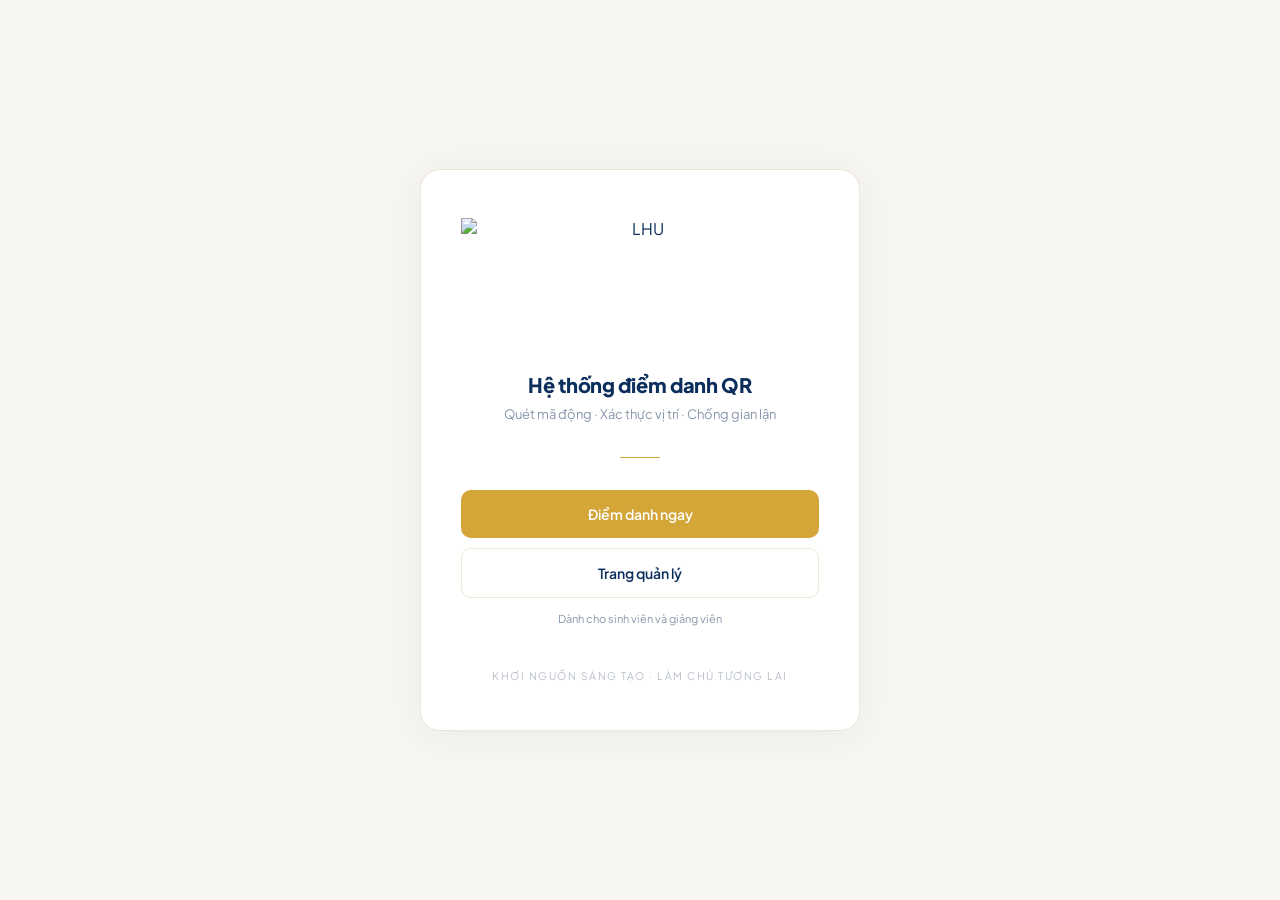
==== index.html @ 03c5544c "Update index.html" ====
<!DOCTYPE html>
<html lang="vi">
<head>
<meta charset="UTF-8">
<meta name="viewport" content="width=device-width, initial-scale=1.0">
<title>Hệ Thống Điểm Danh QR</title>
<link href="https://fonts.googleapis.com/css2?family=Plus+Jakarta+Sans:wght@400;500;600;700;800&display=swap" rel="stylesheet">
<style>
  *{margin:0;padding:0;box-sizing:border-box}
  body{
    font-family:'Plus Jakarta Sans',sans-serif;
    background:#f7f6f2;color:#0B2E5C;
    min-height:100vh;display:flex;align-items:center;justify-content:center;
    padding:20px;
  }
  .card{
    background:#fff;border:1px solid #ece6d6;border-radius:20px;
    padding:48px 40px;max-width:440px;width:100%;text-align:center;
    box-shadow:0 4px 40px rgba(11,46,92,.06);
  }
  .logo{height:130px;margin:0 auto 24px;display:block}
  h1{font-size:20px;font-weight:800;letter-spacing:-.3px;margin-bottom:8px}
  .sub{color:#8896AB;font-size:13px;margin-bottom:32px;line-height:1.5}
  .divider{width:40px;height:1px;background:#D4A537;margin:0 auto 32px}
  .btn{
    display:block;padding:15px;border-radius:10px;font-weight:600;
    font-size:14px;text-decoration:none;transition:.2s;
    border:none;cursor:pointer;font-family:inherit;
  }
  .btn-primary{background:#D4A537;color:#fff;margin-bottom:10px}
  .btn-primary:hover{background:#c09030}
  .btn-secondary{
    background:#fff;color:#0B2E5C;border:1px solid #ece6d6;
  }
  .btn-secondary:hover{background:#fbfaf6}
  .note{color:#8896AB;font-size:11px;margin-top:14px}
  .footer{color:#B8BFC9;font-size:10.5px;margin-top:44px;letter-spacing:1.5px;text-transform:uppercase}
</style>
</head>
<body>
  <div class="card">
    <img src="logo.png.md" alt="LHU" class="logo">
    <h1>Hệ thống điểm danh QR</h1>
    <p class="sub">Quét mã động · Xác thực vị trí · Chống gian lận</p>
    <div class="divider"></div>
    <a href="checkin.html" class="btn btn-primary">Điểm danh ngay</a>
    <a href="admin.html" class="btn btn-secondary">Trang quản lý</a>
    <p class="note">Dành cho sinh viên và giảng viên</p>
    <p class="footer">Khơi nguồn sáng tạo · Làm chủ tương lai</p>
  </div>
</body>
</html>
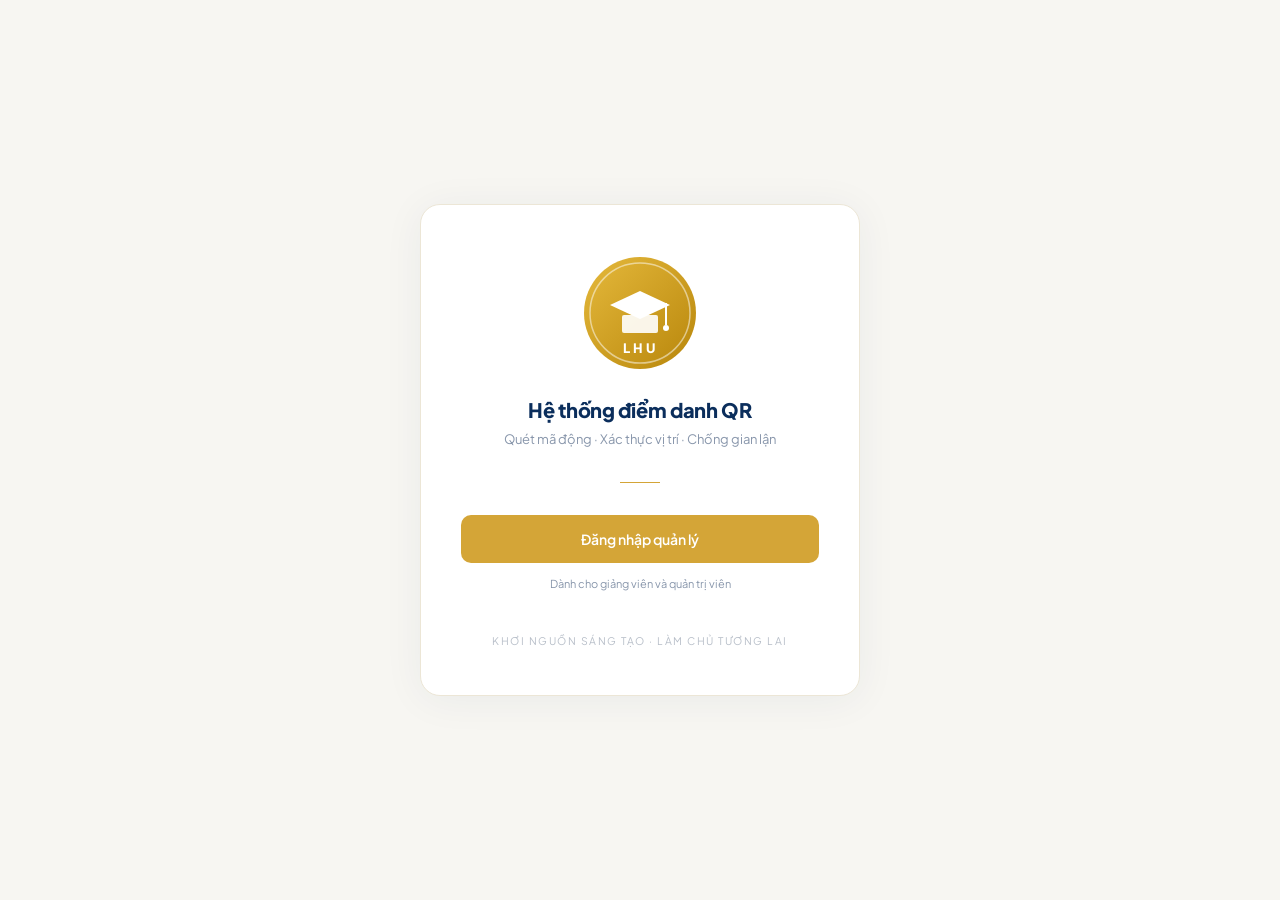
==== commit 8d363dba: "Update index.html" ====
--- a/index.html
+++ b/index.html
@@ -18,35 +18,120 @@
     padding:48px 40px;max-width:440px;width:100%;text-align:center;
     box-shadow:0 4px 40px rgba(11,46,92,.06);
   }
-  .logo{height:130px;margin:0 auto 24px;display:block}
+  .logo{margin:0 auto 24px;display:block}
   h1{font-size:20px;font-weight:800;letter-spacing:-.3px;margin-bottom:8px}
   .sub{color:#8896AB;font-size:13px;margin-bottom:32px;line-height:1.5}
   .divider{width:40px;height:1px;background:#D4A537;margin:0 auto 32px}
   .btn{
-    display:block;padding:15px;border-radius:10px;font-weight:600;
+    display:block;width:100%;padding:15px;border-radius:10px;font-weight:600;
     font-size:14px;text-decoration:none;transition:.2s;
     border:none;cursor:pointer;font-family:inherit;
   }
-  .btn-primary{background:#D4A537;color:#fff;margin-bottom:10px}
+  .btn-primary{background:#D4A537;color:#fff}
   .btn-primary:hover{background:#c09030}
-  .btn-secondary{
-    background:#fff;color:#0B2E5C;border:1px solid #ece6d6;
-  }
-  .btn-secondary:hover{background:#fbfaf6}
   .note{color:#8896AB;font-size:11px;margin-top:14px}
   .footer{color:#B8BFC9;font-size:10.5px;margin-top:44px;letter-spacing:1.5px;text-transform:uppercase}
+
+  .modal-bg{
+    position:fixed;inset:0;background:rgba(11,46,92,.5);
+    backdrop-filter:blur(4px);z-index:100;
+    display:none;align-items:center;justify-content:center;padding:20px;
+  }
+  .modal-bg.show{display:flex}
+  .modal{
+    background:#fff;border-radius:18px;padding:32px;
+    max-width:380px;width:100%;text-align:center;
+    box-shadow:0 20px 60px rgba(0,0,0,.2);
+    animation:pop .3s ease;
+  }
+  @keyframes pop{from{opacity:0;transform:scale(.9)}to{opacity:1;transform:scale(1)}}
+  .modal h2{font-size:18px;font-weight:800;margin-bottom:6px}
+  .modal p{color:#8896AB;font-size:13px;margin-bottom:20px}
+  .modal input{
+    width:100%;padding:14px;border:1px solid #ece6d6;border-radius:10px;
+    background:#fbfaf6;font-family:inherit;font-size:16px;
+    text-align:center;letter-spacing:8px;color:#0B2E5C;outline:none;
+  }
+  .modal input:focus{border-color:#D4A537;background:#fff}
+  .modal-err{color:#a44a44;font-size:12.5px;font-weight:600;margin-top:10px;min-height:18px}
+  .modal-actions{display:flex;gap:10px;margin-top:18px}
+  .modal-actions button{
+    flex:1;padding:12px;border-radius:10px;border:none;cursor:pointer;
+    font-weight:600;font-size:13px;font-family:inherit;
+  }
+  .btn-cancel{background:#f4f1e8;color:#0B2E5C}
+  .btn-ok{background:#D4A537;color:#fff}
 </style>
 </head>
 <body>
   <div class="card">
-    <img src="logo.png.md" alt="LHU" class="logo">
+    <svg class="logo" width="120" height="120" viewBox="0 0 120 120">
+      <defs>
+        <linearGradient id="lgGold" x1="0%" y1="0%" x2="100%" y2="100%">
+          <stop offset="0%" stop-color="#E5B93C"/>
+          <stop offset="100%" stop-color="#B8860B"/>
+        </linearGradient>
+      </defs>
+      <circle cx="60" cy="60" r="56" fill="url(#lgGold)"/>
+      <circle cx="60" cy="60" r="50" fill="none" stroke="#fff" stroke-width="1.5" opacity="0.5"/>
+      <path d="M30 52 L60 38 L90 52 L60 66 Z" fill="#fff"/>
+      <rect x="42" y="62" width="36" height="18" rx="2" fill="#fff" opacity="0.9"/>
+      <line x1="86" y1="50" x2="86" y2="72" stroke="#fff" stroke-width="2"/>
+      <circle cx="86" cy="75" r="3" fill="#fff"/>
+      <text x="60" y="100" text-anchor="middle" font-size="13" font-weight="900" fill="#fff" font-family="'Plus Jakarta Sans',sans-serif" letter-spacing="3">LHU</text>
+    </svg>
+
     <h1>Hệ thống điểm danh QR</h1>
     <p class="sub">Quét mã động · Xác thực vị trí · Chống gian lận</p>
     <div class="divider"></div>
-    <a href="checkin.html" class="btn btn-primary">Điểm danh ngay</a>
-    <a href="admin.html" class="btn btn-secondary">Trang quản lý</a>
-    <p class="note">Dành cho sinh viên và giảng viên</p>
+
+    <button class="btn btn-primary" onclick="openLogin()">Đăng nhập quản lý</button>
+    <p class="note">Dành cho giảng viên và quản trị viên</p>
     <p class="footer">Khơi nguồn sáng tạo · Làm chủ tương lai</p>
   </div>
+
+  <div class="modal-bg" id="modalBg">
+    <div class="modal">
+      <h2>Đăng nhập quản lý</h2>
+      <p>Nhập mật khẩu để tiếp tục</p>
+      <input type="password" id="pwdInput" placeholder="••••••" maxlength="10" autocomplete="off">
+      <div class="modal-err" id="errBox"></div>
+      <div class="modal-actions">
+        <button class="btn-cancel" onclick="closeLogin()">Huỷ</button>
+        <button class="btn-ok" onclick="submitLogin()">Đăng nhập</button>
+      </div>
+    </div>
+  </div>
+
+<script>
+const ADMIN_PWD = '272005';
+
+function openLogin(){
+  document.getElementById('modalBg').classList.add('show');
+  document.getElementById('errBox').innerText = '';
+  document.getElementById('pwdInput').value = '';
+  setTimeout(() => document.getElementById('pwdInput').focus(), 100);
+}
+function closeLogin(){
+  document.getElementById('modalBg').classList.remove('show');
+}
+function submitLogin(){
+  const v = document.getElementById('pwdInput').value.trim();
+  if (v === ADMIN_PWD){
+    sessionStorage.setItem('admin_auth', '1');
+    location.href = 'admin.html';
+  } else {
+    document.getElementById('errBox').innerText = 'Mật khẩu không đúng!';
+    document.getElementById('pwdInput').value = '';
+    document.getElementById('pwdInput').focus();
+  }
+}
+document.getElementById('pwdInput').addEventListener('keydown', e => {
+  if (e.key === 'Enter') submitLogin();
+});
+document.getElementById('modalBg').addEventListener('click', e => {
+  if (e.target.id === 'modalBg') closeLogin();
+});
+</script>
 </body>
 </html>
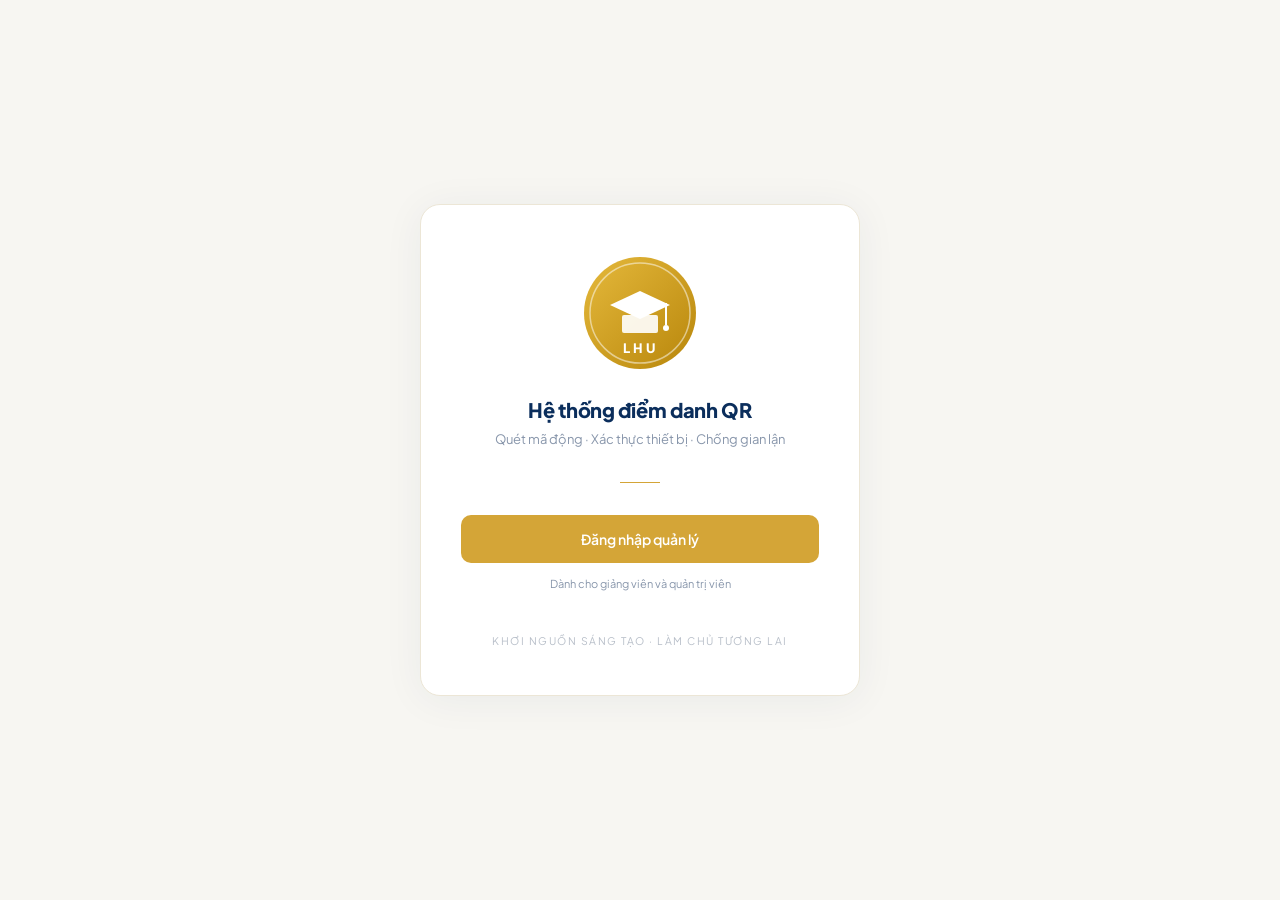
==== commit bbc7466b: "Update index.html" ====
--- a/index.html
+++ b/index.html
@@ -82,7 +82,7 @@
     </svg>
 
     <h1>Hệ thống điểm danh QR</h1>
-    <p class="sub">Quét mã động · Xác thực vị trí · Chống gian lận</p>
+    <p class="sub">Quét mã động · Xác thực thiết bị · Chống gian lận</p>
     <div class="divider"></div>
 
     <button class="btn btn-primary" onclick="openLogin()">Đăng nhập quản lý</button>
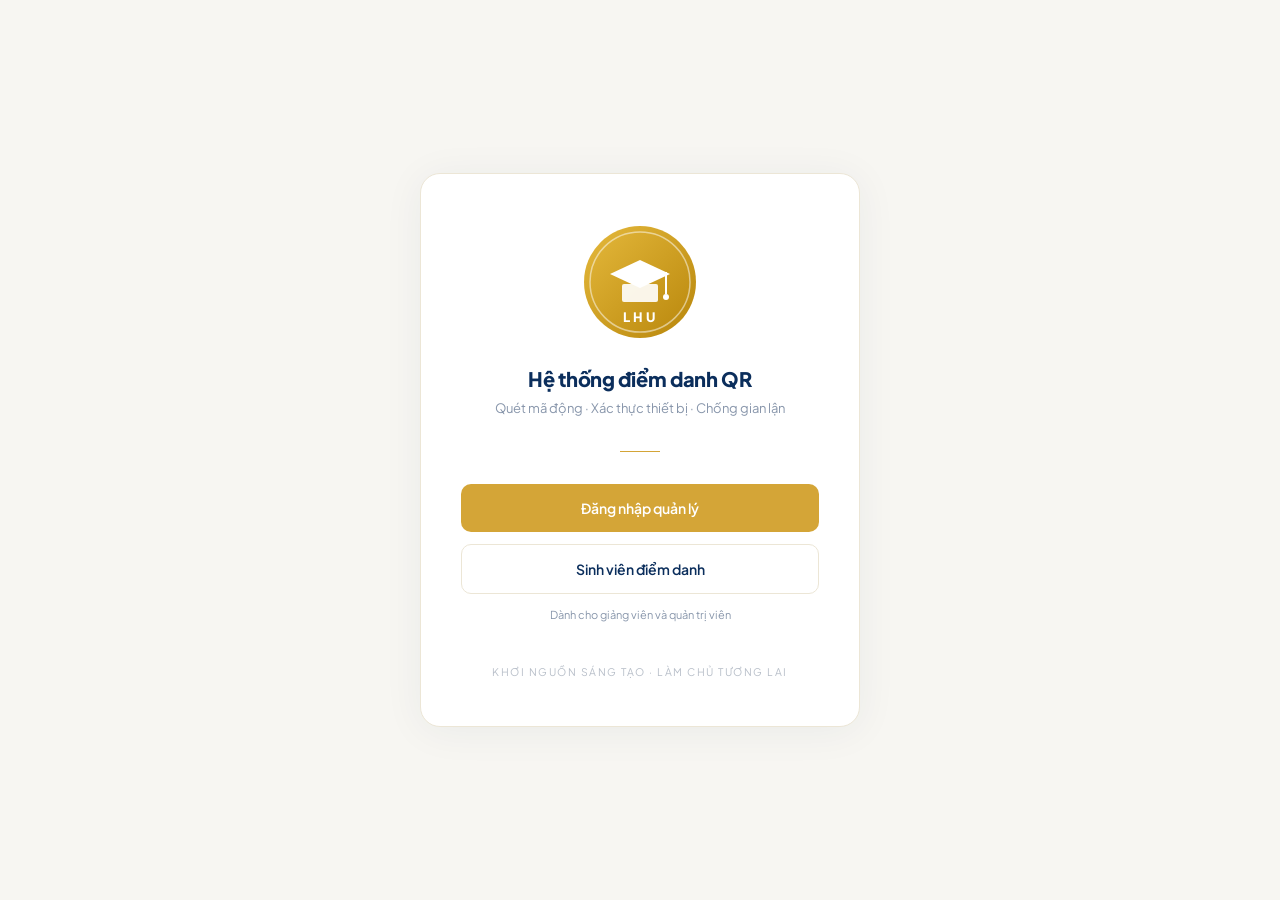
==== commit 6dab7577: "Update index.html" ====
--- a/index.html
+++ b/index.html
@@ -29,6 +29,8 @@
   }
   .btn-primary{background:#D4A537;color:#fff}
   .btn-primary:hover{background:#c09030}
+  .btn-secondary{background:#fff;color:#0B2E5C;border:1px solid #ece6d6;margin-top:12px}
+  .btn-secondary:hover{background:#fbfaf6}
   .note{color:#8896AB;font-size:11px;margin-top:14px}
   .footer{color:#B8BFC9;font-size:10.5px;margin-top:44px;letter-spacing:1.5px;text-transform:uppercase}
 
@@ -86,6 +88,7 @@
     <div class="divider"></div>
 
     <button class="btn btn-primary" onclick="openLogin()">Đăng nhập quản lý</button>
+    <a class="btn btn-secondary" href="checkin.html">Sinh viên điểm danh</a>
     <p class="note">Dành cho giảng viên và quản trị viên</p>
     <p class="footer">Khơi nguồn sáng tạo · Làm chủ tương lai</p>
   </div>
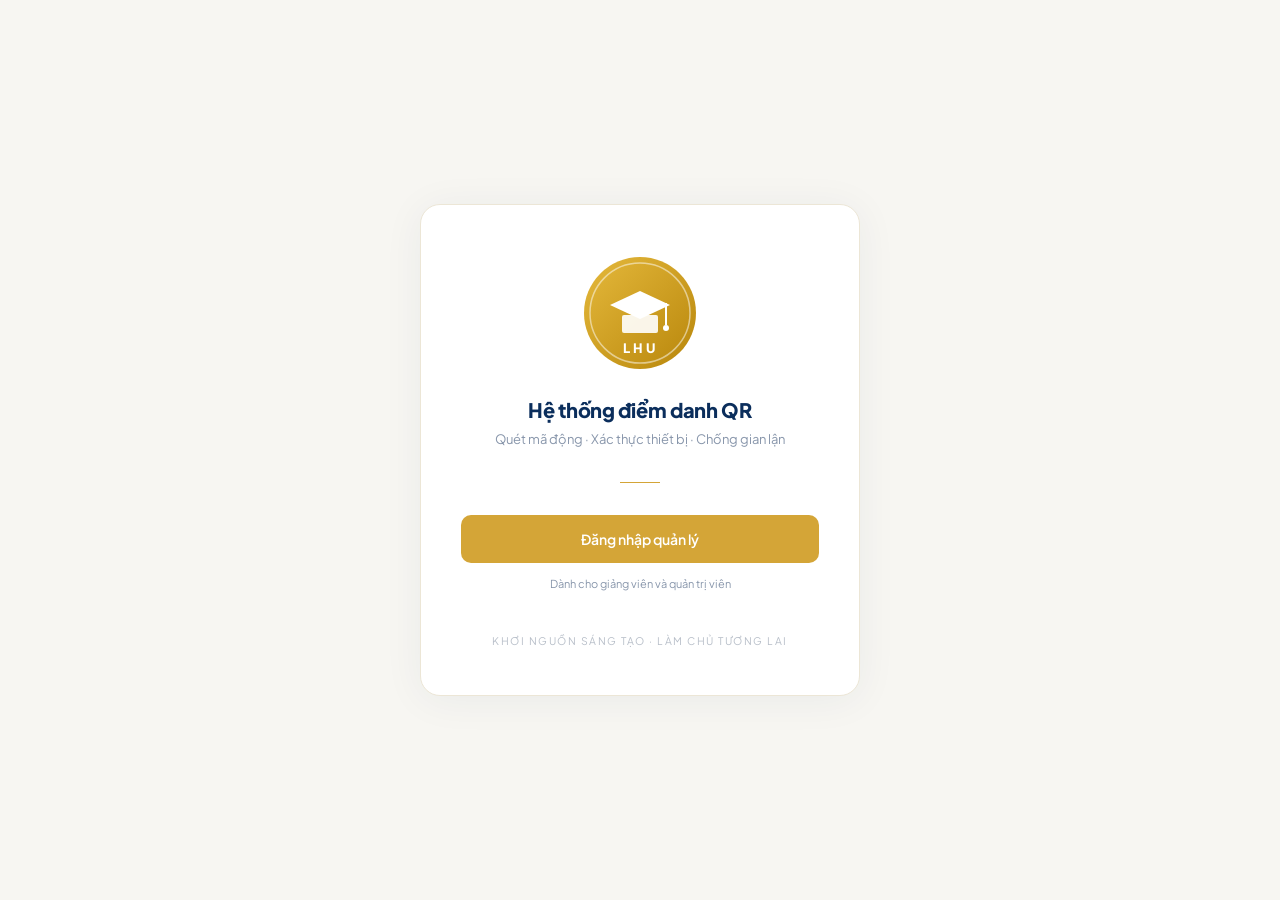
==== commit 4d113e71: "Update index.html" ====
--- a/index.html
+++ b/index.html
@@ -7,60 +7,28 @@
 <link href="https://fonts.googleapis.com/css2?family=Plus+Jakarta+Sans:wght@400;500;600;700;800&display=swap" rel="stylesheet">
 <style>
   *{margin:0;padding:0;box-sizing:border-box}
-  body{
-    font-family:'Plus Jakarta Sans',sans-serif;
-    background:#f7f6f2;color:#0B2E5C;
-    min-height:100vh;display:flex;align-items:center;justify-content:center;
-    padding:20px;
-  }
-  .card{
-    background:#fff;border:1px solid #ece6d6;border-radius:20px;
-    padding:48px 40px;max-width:440px;width:100%;text-align:center;
-    box-shadow:0 4px 40px rgba(11,46,92,.06);
-  }
+  body{font-family:'Plus Jakarta Sans',sans-serif;background:#f7f6f2;color:#0B2E5C;min-height:100vh;display:flex;align-items:center;justify-content:center;padding:20px}
+  .card{background:#fff;border:1px solid #ece6d6;border-radius:20px;padding:48px 40px;max-width:440px;width:100%;text-align:center;box-shadow:0 4px 40px rgba(11,46,92,.06)}
   .logo{margin:0 auto 24px;display:block}
   h1{font-size:20px;font-weight:800;letter-spacing:-.3px;margin-bottom:8px}
   .sub{color:#8896AB;font-size:13px;margin-bottom:32px;line-height:1.5}
   .divider{width:40px;height:1px;background:#D4A537;margin:0 auto 32px}
-  .btn{
-    display:block;width:100%;padding:15px;border-radius:10px;font-weight:600;
-    font-size:14px;text-decoration:none;transition:.2s;
-    border:none;cursor:pointer;font-family:inherit;
-  }
+  .btn{display:block;width:100%;padding:15px;border-radius:10px;font-weight:600;font-size:14px;text-decoration:none;transition:.2s;border:none;cursor:pointer;font-family:inherit}
   .btn-primary{background:#D4A537;color:#fff}
   .btn-primary:hover{background:#c09030}
-  .btn-secondary{background:#fff;color:#0B2E5C;border:1px solid #ece6d6;margin-top:12px}
-  .btn-secondary:hover{background:#fbfaf6}
   .note{color:#8896AB;font-size:11px;margin-top:14px}
   .footer{color:#B8BFC9;font-size:10.5px;margin-top:44px;letter-spacing:1.5px;text-transform:uppercase}
-
-  .modal-bg{
-    position:fixed;inset:0;background:rgba(11,46,92,.5);
-    backdrop-filter:blur(4px);z-index:100;
-    display:none;align-items:center;justify-content:center;padding:20px;
-  }
+  .modal-bg{position:fixed;inset:0;background:rgba(11,46,92,.5);backdrop-filter:blur(4px);z-index:100;display:none;align-items:center;justify-content:center;padding:20px}
   .modal-bg.show{display:flex}
-  .modal{
-    background:#fff;border-radius:18px;padding:32px;
-    max-width:380px;width:100%;text-align:center;
-    box-shadow:0 20px 60px rgba(0,0,0,.2);
-    animation:pop .3s ease;
-  }
+  .modal{background:#fff;border-radius:18px;padding:32px;max-width:380px;width:100%;text-align:center;box-shadow:0 20px 60px rgba(0,0,0,.2);animation:pop .3s ease}
   @keyframes pop{from{opacity:0;transform:scale(.9)}to{opacity:1;transform:scale(1)}}
   .modal h2{font-size:18px;font-weight:800;margin-bottom:6px}
   .modal p{color:#8896AB;font-size:13px;margin-bottom:20px}
-  .modal input{
-    width:100%;padding:14px;border:1px solid #ece6d6;border-radius:10px;
-    background:#fbfaf6;font-family:inherit;font-size:16px;
-    text-align:center;letter-spacing:8px;color:#0B2E5C;outline:none;
-  }
+  .modal input{width:100%;padding:14px;border:1px solid #ece6d6;border-radius:10px;background:#fbfaf6;font-family:inherit;font-size:16px;text-align:center;letter-spacing:8px;color:#0B2E5C;outline:none}
   .modal input:focus{border-color:#D4A537;background:#fff}
   .modal-err{color:#a44a44;font-size:12.5px;font-weight:600;margin-top:10px;min-height:18px}
   .modal-actions{display:flex;gap:10px;margin-top:18px}
-  .modal-actions button{
-    flex:1;padding:12px;border-radius:10px;border:none;cursor:pointer;
-    font-weight:600;font-size:13px;font-family:inherit;
-  }
+  .modal-actions button{flex:1;padding:12px;border-radius:10px;border:none;cursor:pointer;font-weight:600;font-size:13px;font-family:inherit}
   .btn-cancel{background:#f4f1e8;color:#0B2E5C}
   .btn-ok{background:#D4A537;color:#fff}
 </style>
@@ -82,17 +50,13 @@
       <circle cx="86" cy="75" r="3" fill="#fff"/>
       <text x="60" y="100" text-anchor="middle" font-size="13" font-weight="900" fill="#fff" font-family="'Plus Jakarta Sans',sans-serif" letter-spacing="3">LHU</text>
     </svg>
-
     <h1>Hệ thống điểm danh QR</h1>
     <p class="sub">Quét mã động · Xác thực thiết bị · Chống gian lận</p>
     <div class="divider"></div>
-
     <button class="btn btn-primary" onclick="openLogin()">Đăng nhập quản lý</button>
-    <a class="btn btn-secondary" href="checkin.html">Sinh viên điểm danh</a>
     <p class="note">Dành cho giảng viên và quản trị viên</p>
     <p class="footer">Khơi nguồn sáng tạo · Làm chủ tương lai</p>
   </div>
-
   <div class="modal-bg" id="modalBg">
     <div class="modal">
       <h2>Đăng nhập quản lý</h2>
@@ -105,19 +69,15 @@
       </div>
     </div>
   </div>
-
 <script>
 const ADMIN_PWD = '272005';
-
 function openLogin(){
   document.getElementById('modalBg').classList.add('show');
   document.getElementById('errBox').innerText = '';
   document.getElementById('pwdInput').value = '';
   setTimeout(() => document.getElementById('pwdInput').focus(), 100);
 }
-function closeLogin(){
-  document.getElementById('modalBg').classList.remove('show');
-}
+function closeLogin(){ document.getElementById('modalBg').classList.remove('show'); }
 function submitLogin(){
   const v = document.getElementById('pwdInput').value.trim();
   if (v === ADMIN_PWD){
@@ -129,12 +89,8 @@
     document.getElementById('pwdInput').focus();
   }
 }
-document.getElementById('pwdInput').addEventListener('keydown', e => {
-  if (e.key === 'Enter') submitLogin();
-});
-document.getElementById('modalBg').addEventListener('click', e => {
-  if (e.target.id === 'modalBg') closeLogin();
-});
+document.getElementById('pwdInput').addEventListener('keydown', e => { if (e.key === 'Enter') submitLogin(); });
+document.getElementById('modalBg').addEventListener('click', e => { if (e.target.id === 'modalBg') closeLogin(); });
 </script>
 </body>
 </html>
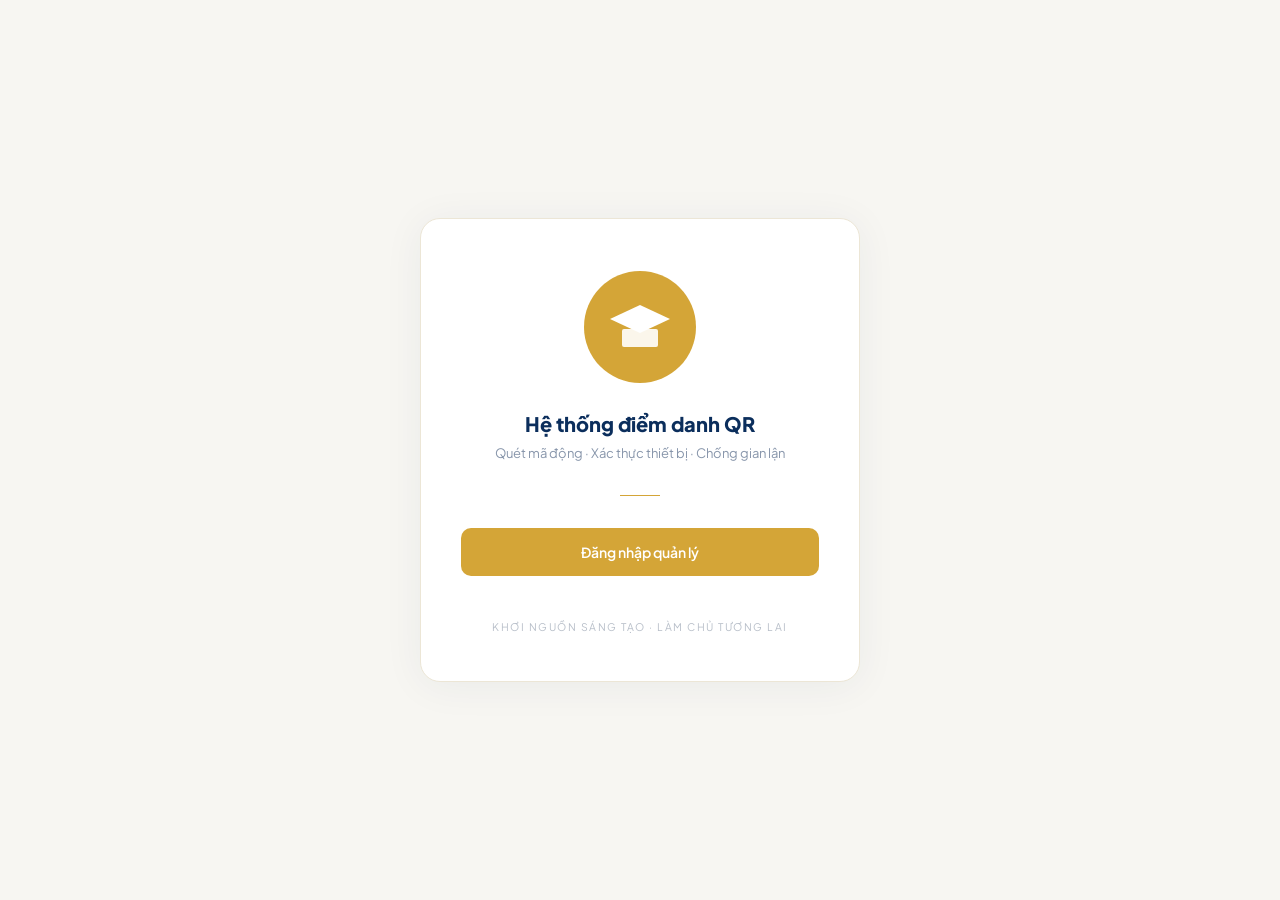
==== commit f9533961: "Update index.html" ====
--- a/index.html
+++ b/index.html
@@ -10,87 +10,53 @@
   body{font-family:'Plus Jakarta Sans',sans-serif;background:#f7f6f2;color:#0B2E5C;min-height:100vh;display:flex;align-items:center;justify-content:center;padding:20px}
   .card{background:#fff;border:1px solid #ece6d6;border-radius:20px;padding:48px 40px;max-width:440px;width:100%;text-align:center;box-shadow:0 4px 40px rgba(11,46,92,.06)}
   .logo{margin:0 auto 24px;display:block}
-  h1{font-size:20px;font-weight:800;letter-spacing:-.3px;margin-bottom:8px}
+  h1{font-size:20px;font-weight:800;margin-bottom:8px}
   .sub{color:#8896AB;font-size:13px;margin-bottom:32px;line-height:1.5}
   .divider{width:40px;height:1px;background:#D4A537;margin:0 auto 32px}
   .btn{display:block;width:100%;padding:15px;border-radius:10px;font-weight:600;font-size:14px;text-decoration:none;transition:.2s;border:none;cursor:pointer;font-family:inherit}
   .btn-primary{background:#D4A537;color:#fff}
   .btn-primary:hover{background:#c09030}
-  .note{color:#8896AB;font-size:11px;margin-top:14px}
   .footer{color:#B8BFC9;font-size:10.5px;margin-top:44px;letter-spacing:1.5px;text-transform:uppercase}
   .modal-bg{position:fixed;inset:0;background:rgba(11,46,92,.5);backdrop-filter:blur(4px);z-index:100;display:none;align-items:center;justify-content:center;padding:20px}
   .modal-bg.show{display:flex}
-  .modal{background:#fff;border-radius:18px;padding:32px;max-width:380px;width:100%;text-align:center;box-shadow:0 20px 60px rgba(0,0,0,.2);animation:pop .3s ease}
-  @keyframes pop{from{opacity:0;transform:scale(.9)}to{opacity:1;transform:scale(1)}}
-  .modal h2{font-size:18px;font-weight:800;margin-bottom:6px}
-  .modal p{color:#8896AB;font-size:13px;margin-bottom:20px}
-  .modal input{width:100%;padding:14px;border:1px solid #ece6d6;border-radius:10px;background:#fbfaf6;font-family:inherit;font-size:16px;text-align:center;letter-spacing:8px;color:#0B2E5C;outline:none}
-  .modal input:focus{border-color:#D4A537;background:#fff}
-  .modal-err{color:#a44a44;font-size:12.5px;font-weight:600;margin-top:10px;min-height:18px}
+  .modal{background:#fff;border-radius:18px;padding:32px;max-width:380px;width:100%;text-align:center;box-shadow:0 20px 60px rgba(0,0,0,.2)}
+  .modal input{width:100%;padding:14px;border:1px solid #ece6d6;border-radius:10px;text-align:center;font-size:16px;margin-bottom:10px}
   .modal-actions{display:flex;gap:10px;margin-top:18px}
-  .modal-actions button{flex:1;padding:12px;border-radius:10px;border:none;cursor:pointer;font-weight:600;font-size:13px;font-family:inherit}
-  .btn-cancel{background:#f4f1e8;color:#0B2E5C}
+  .modal-actions button{flex:1;padding:12px;border-radius:10px;border:none;cursor:pointer;font-weight:600}
   .btn-ok{background:#D4A537;color:#fff}
 </style>
 </head>
 <body>
   <div class="card">
-    <svg class="logo" width="120" height="120" viewBox="0 0 120 120">
-      <defs>
-        <linearGradient id="lgGold" x1="0%" y1="0%" x2="100%" y2="100%">
-          <stop offset="0%" stop-color="#E5B93C"/>
-          <stop offset="100%" stop-color="#B8860B"/>
-        </linearGradient>
-      </defs>
-      <circle cx="60" cy="60" r="56" fill="url(#lgGold)"/>
-      <circle cx="60" cy="60" r="50" fill="none" stroke="#fff" stroke-width="1.5" opacity="0.5"/>
-      <path d="M30 52 L60 38 L90 52 L60 66 Z" fill="#fff"/>
-      <rect x="42" y="62" width="36" height="18" rx="2" fill="#fff" opacity="0.9"/>
-      <line x1="86" y1="50" x2="86" y2="72" stroke="#fff" stroke-width="2"/>
-      <circle cx="86" cy="75" r="3" fill="#fff"/>
-      <text x="60" y="100" text-anchor="middle" font-size="13" font-weight="900" fill="#fff" font-family="'Plus Jakarta Sans',sans-serif" letter-spacing="3">LHU</text>
-    </svg>
+    <svg class="logo" width="120" height="120" viewBox="0 0 120 120"><circle cx="60" cy="60" r="56" fill="#D4A537"/><path d="M30 52 L60 38 L90 52 L60 66 Z" fill="#fff"/><rect x="42" y="62" width="36" height="18" rx="2" fill="#fff" opacity="0.9"/></svg>
     <h1>Hệ thống điểm danh QR</h1>
     <p class="sub">Quét mã động · Xác thực thiết bị · Chống gian lận</p>
     <div class="divider"></div>
     <button class="btn btn-primary" onclick="openLogin()">Đăng nhập quản lý</button>
-    <p class="note">Dành cho giảng viên và quản trị viên</p>
     <p class="footer">Khơi nguồn sáng tạo · Làm chủ tương lai</p>
   </div>
   <div class="modal-bg" id="modalBg">
     <div class="modal">
       <h2>Đăng nhập quản lý</h2>
       <p>Nhập mật khẩu để tiếp tục</p>
-      <input type="password" id="pwdInput" placeholder="••••••" maxlength="10" autocomplete="off">
-      <div class="modal-err" id="errBox"></div>
+      <input type="password" id="pwdInput" placeholder="••••••">
+      <div id="errBox" style="color:red; font-size:12px; margin-bottom:10px"></div>
       <div class="modal-actions">
-        <button class="btn-cancel" onclick="closeLogin()">Huỷ</button>
+        <button onclick="closeLogin()">Huỷ</button>
         <button class="btn-ok" onclick="submitLogin()">Đăng nhập</button>
       </div>
     </div>
   </div>
 <script>
 const ADMIN_PWD = '272005';
-function openLogin(){
-  document.getElementById('modalBg').classList.add('show');
-  document.getElementById('errBox').innerText = '';
-  document.getElementById('pwdInput').value = '';
-  setTimeout(() => document.getElementById('pwdInput').focus(), 100);
-}
+function openLogin(){ document.getElementById('modalBg').classList.add('show'); }
 function closeLogin(){ document.getElementById('modalBg').classList.remove('show'); }
 function submitLogin(){
-  const v = document.getElementById('pwdInput').value.trim();
-  if (v === ADMIN_PWD){
+  if (document.getElementById('pwdInput').value === ADMIN_PWD){
     sessionStorage.setItem('admin_auth', '1');
     location.href = 'admin.html';
-  } else {
-    document.getElementById('errBox').innerText = 'Mật khẩu không đúng!';
-    document.getElementById('pwdInput').value = '';
-    document.getElementById('pwdInput').focus();
-  }
+  } else { document.getElementById('errBox').innerText = 'Sai mật khẩu!'; }
 }
-document.getElementById('pwdInput').addEventListener('keydown', e => { if (e.key === 'Enter') submitLogin(); });
-document.getElementById('modalBg').addEventListener('click', e => { if (e.target.id === 'modalBg') closeLogin(); });
 </script>
 </body>
 </html>
